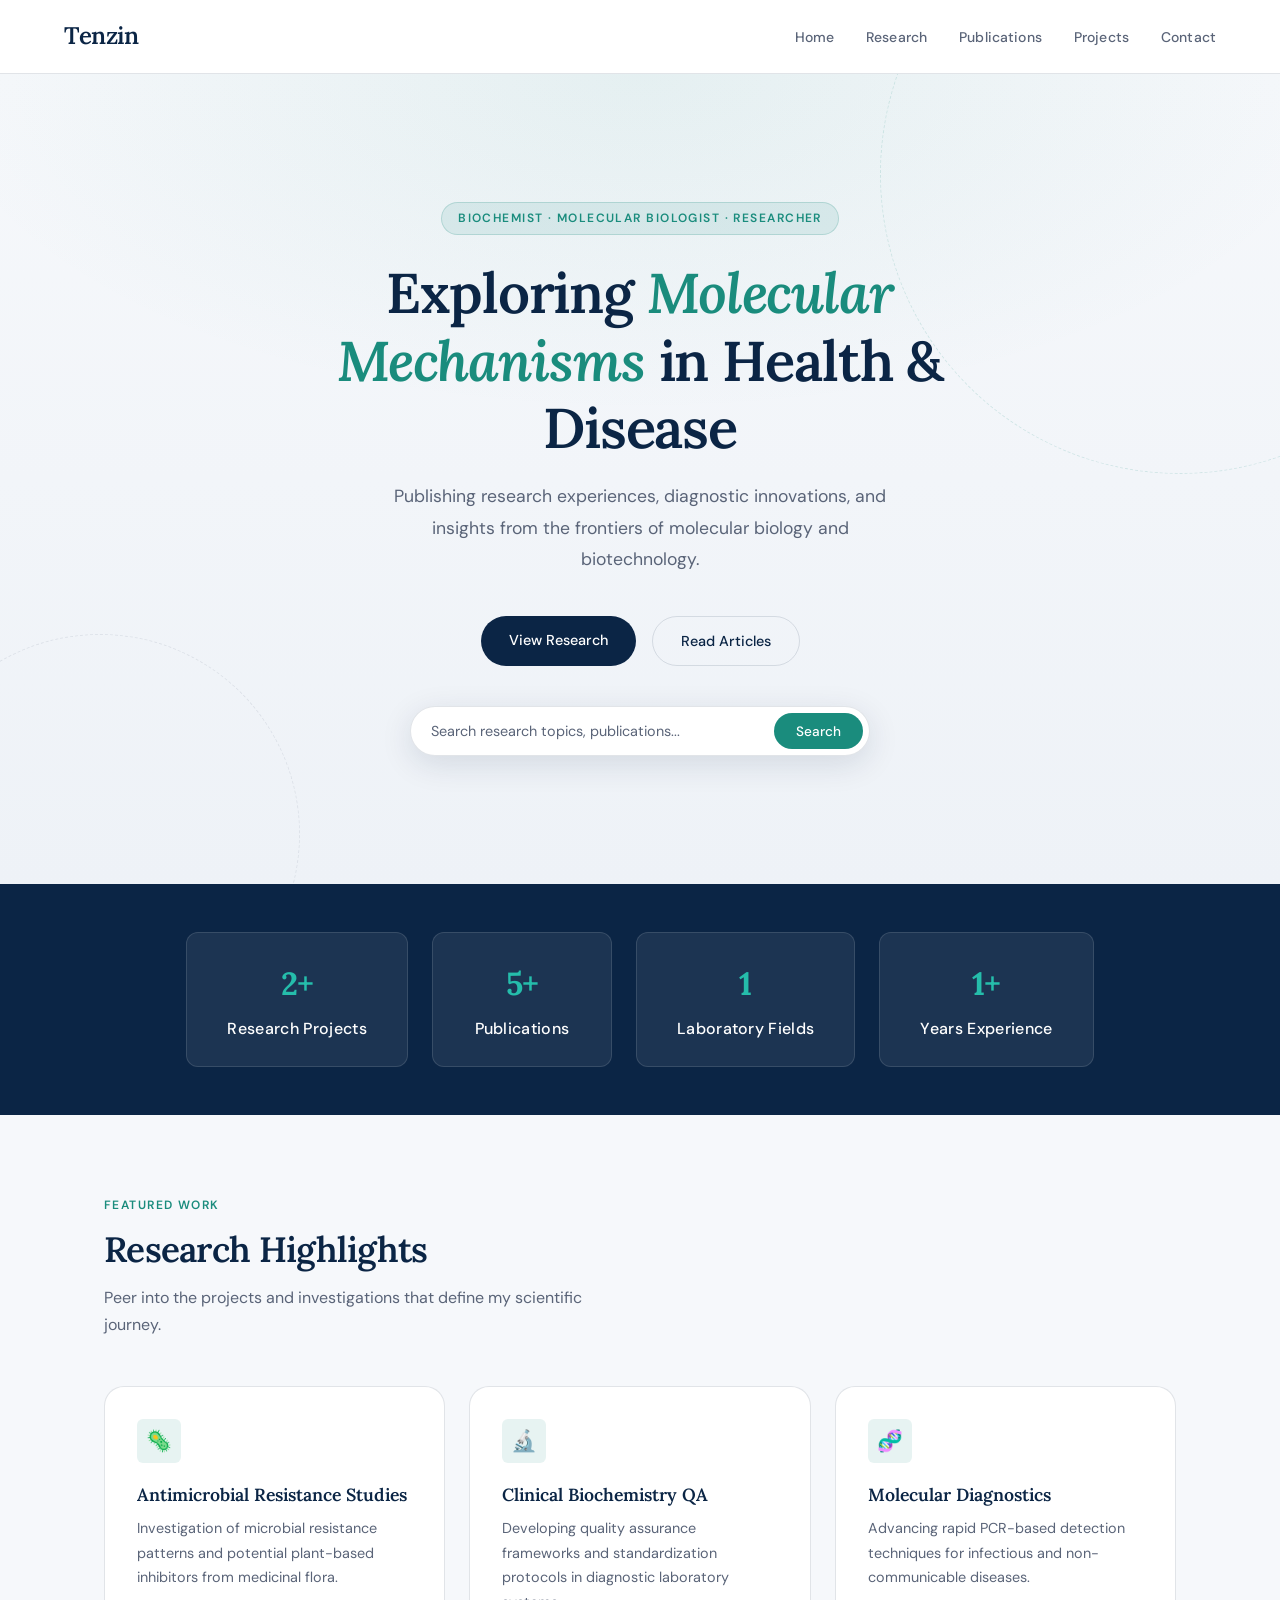
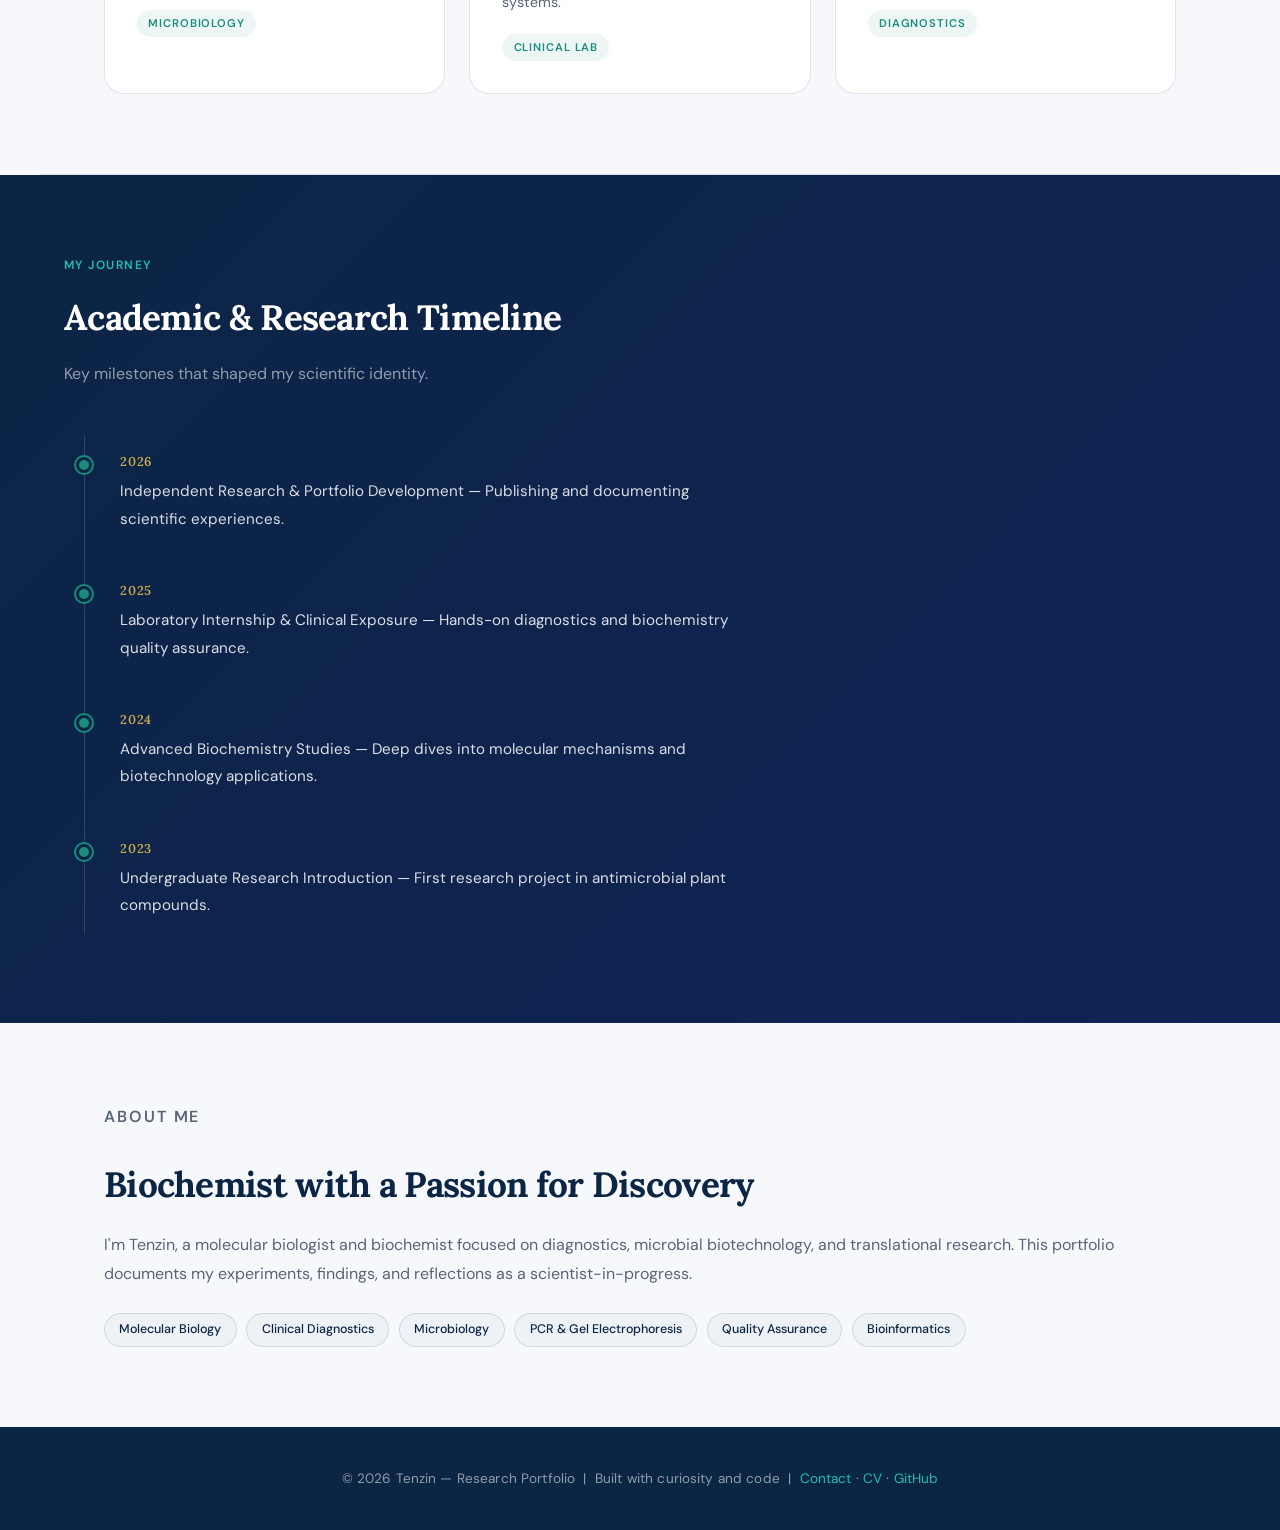
==== index.html @ da411942 "Add files via upload" ====
<!DOCTYPE html>
<html lang="en">
<head>
  <meta charset="UTF-8">
  <meta name="viewport" content="width=device-width, initial-scale=1.0">
  <title>Tenzin — Research Portfolio</title>

  <!-- Fonts (also imported in CSS, this ensures fast load) -->
  <link href="https://fonts.googleapis.com/css2?family=Lora:ital,wght@0,400;0,600;1,400&family=DM+Sans:wght@300;400;500;600&display=swap" rel="stylesheet">

  <link rel="stylesheet" href="style.css">
</head>

<body>

<!-- ===== Navigation ===== -->
<header class="navbar">
  <div class="logo">Tenzin</div>

  <nav class="menu">
    <ul>
      <li><a href="#">Home</a></li>
      <li><a href="#">Research</a></li>
      <li><a href="#">Publications</a></li>
      <li><a href="#">Projects</a></li>
      <li><a href="#">Contact</a></li>
    </ul>
  </nav>
</header>


<!-- ===== Hero Section ===== -->
<section class="hero">
  <div class="hero-tag">Biochemist · Molecular Biologist · Researcher</div>

  <h1 class="fade-up">Exploring <em>Molecular Mechanisms</em> in Health & Disease</h1>

  <p class="fade-up fade-up-delay-1">
    Publishing research experiences, diagnostic innovations, and insights
    from the frontiers of molecular biology and biotechnology.
  </p>

  <div class="hero-cta fade-up fade-up-delay-2">
    <a href="#" class="btn-primary">View Research</a>
    <a href="#" class="btn-outline">Read Articles</a>
  </div>

  <div class="search fade-up fade-up-delay-3">
    <input type="text" placeholder="Search research topics, publications...">
    <button>Search</button>
  </div>
</section>


<!-- ===== Stats Section ===== -->
<section class="stats">
  <div class="stat-box">
    <strong>5+</strong>
    Research Projects
  </div>
  <div class="stat-box">
    <strong>10+</strong>
    Publications
  </div>
  <div class="stat-box">
    <strong>3</strong>
    Laboratory Fields
  </div>
  <div class="stat-box">
    <strong>2+</strong>
    Years Experience
  </div>
</section>


<!-- ===== Research Section ===== -->
<div class="section research">
  <p class="section-label">Featured Work</p>
  <h2>Research Highlights</h2>
  <p class="section-desc">
    Peer into the projects and investigations that define my scientific journey.
  </p>

  <div class="grid">

    <div class="card">
      <div class="card-icon">🦠</div>
      <h3>Antimicrobial Resistance Studies</h3>
      <p>Investigation of microbial resistance patterns and potential plant-based inhibitors from medicinal flora.</p>
      <span class="card-tag">Microbiology</span>
    </div>

    <div class="card">
      <div class="card-icon">🔬</div>
      <h3>Clinical Biochemistry QA</h3>
      <p>Developing quality assurance frameworks and standardization protocols in diagnostic laboratory systems.</p>
      <span class="card-tag">Clinical Lab</span>
    </div>

    <div class="card">
      <div class="card-icon">🧬</div>
      <h3>Molecular Diagnostics</h3>
      <p>Advancing rapid PCR-based detection techniques for infectious and non-communicable diseases.</p>
      <span class="card-tag">Diagnostics</span>
    </div>

  </div>
</div>

<div class="divider"></div>


<!-- ===== Timeline Section ===== -->
<section class="timeline-section">
  <div style="max-width: 1200px; margin: 0 auto;">
    <p class="section-label">My Journey</p>
    <h2 style="color: #fff; font-family: var(--font-display); font-size: clamp(1.5rem, 3vw, 2.2rem); margin-bottom: 0.75rem; letter-spacing: -0.02em;">Academic & Research Timeline</h2>
    <p class="section-desc" style="color: rgba(255,255,255,0.55); margin-bottom: 2.5rem;">Key milestones that shaped my scientific identity.</p>

    <div class="timeline">
      <ul>
        <li>
          <strong>2026</strong>
          <span>Independent Research & Portfolio Development — Publishing and documenting scientific experiences.</span>
        </li>
        <li>
          <strong>2025</strong>
          <span>Laboratory Internship & Clinical Exposure — Hands-on diagnostics and biochemistry quality assurance.</span>
        </li>
        <li>
          <strong>2024</strong>
          <span>Advanced Biochemistry Studies — Deep dives into molecular mechanisms and biotechnology applications.</span>
        </li>
        <li>
          <strong>2023</strong>
          <span>Undergraduate Research Introduction — First research project in antimicrobial plant compounds.</span>
        </li>
      </ul>
    </div>
  </div>
</section>


<!-- ===== About Strip ===== -->
<div class="about-strip">
  <div class="about-text">
    <p class="section-label">About Me</p>
    <h2>Biochemist with a Passion for Discovery</h2>
    <p>
      I'm Tenzin, a molecular biologist and biochemist focused on diagnostics, microbial biotechnology,
      and translational research. This portfolio documents my experiments, findings, and reflections
      as a scientist-in-progress.
    </p>

    <div class="tag-list">
      <span class="tag">Molecular Biology</span>
      <span class="tag">Clinical Diagnostics</span>
      <span class="tag">Microbiology</span>
      <span class="tag">PCR & Gel Electrophoresis</span>
      <span class="tag">Quality Assurance</span>
      <span class="tag">Bioinformatics</span>
    </div>
  </div>
</div>


<!-- ===== Footer ===== -->
<footer>
  <p>
    © 2026 Tenzin — Research Portfolio &nbsp;|&nbsp;
    Built with curiosity and code &nbsp;|&nbsp;
    <a href="#">Contact</a> · <a href="#">CV</a> · <a href="#">GitHub</a>
  </p>
</footer>


<script src="main.js" defer></script>
</body>
</html>
---- style.css ----
/* =============================================
   TENZIN — Research Portfolio CSS
   Biochemist & Molecular Biologist
   ============================================= */

/* --- Google Fonts Import --- */
@import url('https://fonts.googleapis.com/css2?family=Lora:ital,wght@0,400;0,600;1,400&family=DM+Sans:wght@300;400;500;600&display=swap');

/* --- CSS Variables --- */
:root {
  --primary:      #0B2545;
  --accent:       #1A8C7D;
  --accent-light: #25BDAB;
  --gold:         #C9A84C;
  --bg:           #F6F8FB;
  --surface:      #FFFFFF;
  --surface-alt:  #EEF2F7;
  --text:         #1A1F2E;
  --text-muted:   #5A6478;
  --border:       rgba(11, 37, 69, 0.12);
  --shadow-sm:    0 2px 8px rgba(11, 37, 69, 0.08);
  --shadow-md:    0 8px 32px rgba(11, 37, 69, 0.12);
  --radius-sm:    6px;
  --radius-md:    12px;
  --radius-lg:    20px;
  --font-display: 'Lora', Georgia, serif;
  --font-body:    'DM Sans', sans-serif;
}

/* --- Reset & Base --- */
*, *::before, *::after {
  margin: 0;
  padding: 0;
  box-sizing: border-box;
}

html {
  scroll-behavior: smooth;
}

body {
  font-family: var(--font-body);
  background-color: var(--bg);
  color: var(--text);
  font-size: 16px;
  line-height: 1.7;
  -webkit-font-smoothing: antialiased;
}

img {
  max-width: 100%;
  display: block;
}

a {
  color: var(--accent);
  text-decoration: none;
  transition: color 0.2s;
}

a:hover {
  color: var(--accent-light);
}

/* --- Navigation --- */
.navbar {
  position: sticky;
  top: 0;
  z-index: 100;
  display: flex;
  align-items: center;
  justify-content: space-between;
  padding: 1rem 5%;
  background: rgba(255, 255, 255, 0.92);
  backdrop-filter: blur(12px);
  -webkit-backdrop-filter: blur(12px);
  border-bottom: 1px solid var(--border);
}

.logo {
  font-family: var(--font-display);
  font-size: 1.5rem;
  font-weight: 600;
  color: var(--primary);
  letter-spacing: -0.02em;
}

.logo span {
  color: var(--accent);
}

.menu ul {
  list-style: none;
  display: flex;
  gap: 2rem;
}

.menu ul li a {
  font-size: 0.875rem;
  font-weight: 500;
  color: var(--text-muted);
  letter-spacing: 0.01em;
  transition: color 0.2s;
  position: relative;
  padding-bottom: 2px;
}

.menu ul li a::after {
  content: '';
  position: absolute;
  left: 0;
  bottom: 0;
  width: 0;
  height: 2px;
  background: var(--accent);
  border-radius: 2px;
  transition: width 0.25s ease;
}

.menu ul li a:hover {
  color: var(--primary);
}

.menu ul li a:hover::after {
  width: 100%;
}

/* --- Hero Section --- */
.hero {
  min-height: 90vh;
  display: flex;
  flex-direction: column;
  align-items: center;
  justify-content: center;
  text-align: center;
  padding: 4rem 5%;
  background:
    radial-gradient(ellipse 80% 60% at 50% 0%, rgba(26, 140, 125, 0.08) 0%, transparent 70%),
    linear-gradient(180deg, #F6F8FB 0%, #EEF2F7 100%);
  position: relative;
  overflow: hidden;
}

/* Decorative molecular dots */
.hero::before {
  content: '';
  position: absolute;
  width: 600px;
  height: 600px;
  border-radius: 50%;
  border: 1px dashed rgba(26, 140, 125, 0.15);
  top: -200px;
  right: -200px;
  pointer-events: none;
}

.hero::after {
  content: '';
  position: absolute;
  width: 400px;
  height: 400px;
  border-radius: 50%;
  border: 1px dashed rgba(11, 37, 69, 0.08);
  bottom: -150px;
  left: -100px;
  pointer-events: none;
}

.hero-tag {
  display: inline-block;
  font-size: 0.75rem;
  font-weight: 600;
  letter-spacing: 0.12em;
  text-transform: uppercase;
  color: var(--accent);
  background: rgba(26, 140, 125, 0.1);
  padding: 0.35rem 1rem;
  border-radius: 100px;
  margin-bottom: 1.5rem;
  border: 1px solid rgba(26, 140, 125, 0.2);
}

.hero h1 {
  font-family: var(--font-display);
  font-size: clamp(2rem, 5vw, 3.5rem);
  font-weight: 600;
  color: var(--primary);
  line-height: 1.2;
  max-width: 700px;
  margin-bottom: 1.25rem;
  letter-spacing: -0.02em;
}

.hero h1 em {
  color: var(--accent);
  font-style: italic;
}

.hero p {
  font-size: 1.1rem;
  color: var(--text-muted);
  max-width: 520px;
  margin-bottom: 2.5rem;
  line-height: 1.8;
}

/* Search bar */
.search {
  display: flex;
  align-items: center;
  background: var(--surface);
  border: 1px solid var(--border);
  border-radius: 100px;
  padding: 0.35rem 0.35rem 0.35rem 1.25rem;
  box-shadow: var(--shadow-md);
  width: 100%;
  max-width: 460px;
  transition: box-shadow 0.2s, border-color 0.2s;
}

.search:focus-within {
  border-color: var(--accent);
  box-shadow: 0 0 0 4px rgba(26, 140, 125, 0.12);
}

.search input {
  border: none;
  outline: none;
  font-family: var(--font-body);
  font-size: 0.9rem;
  color: var(--text);
  background: transparent;
  flex: 1;
}

.search input::placeholder {
  color: var(--text-muted);
}

.search button {
  background: var(--accent);
  color: #fff;
  border: none;
  font-family: var(--font-body);
  font-size: 0.85rem;
  font-weight: 500;
  padding: 0.6rem 1.4rem;
  border-radius: 100px;
  cursor: pointer;
  transition: background 0.2s, transform 0.15s;
  white-space: nowrap;
}

.search button:hover {
  background: var(--accent-light);
  transform: scale(1.02);
}

.hero-cta {
  display: flex;
  gap: 1rem;
  margin-bottom: 2.5rem;
  flex-wrap: wrap;
  justify-content: center;
}

.btn-primary {
  background: var(--primary);
  color: #fff;
  padding: 0.75rem 1.75rem;
  border-radius: 100px;
  font-weight: 500;
  font-size: 0.9rem;
  transition: background 0.2s, transform 0.15s;
  display: inline-block;
}

.btn-primary:hover {
  background: var(--accent);
  color: #fff;
  transform: translateY(-2px);
}

.btn-outline {
  background: transparent;
  color: var(--primary);
  padding: 0.75rem 1.75rem;
  border-radius: 100px;
  font-weight: 500;
  font-size: 0.9rem;
  border: 1.5px solid var(--border);
  transition: border-color 0.2s, color 0.2s, transform 0.15s;
  display: inline-block;
}

.btn-outline:hover {
  border-color: var(--accent);
  color: var(--accent);
  transform: translateY(-2px);
}

/* --- Stats Section --- */
.stats {
  display: flex;
  justify-content: center;
  flex-wrap: wrap;
  gap: 1.5rem;
  padding: 3rem 5%;
  background: var(--primary);
}

.stat-box {
  background: rgba(255, 255, 255, 0.07);
  border: 1px solid rgba(255, 255, 255, 0.12);
  color: #fff;
  padding: 1.5rem 2.5rem;
  border-radius: var(--radius-md);
  text-align: center;
  font-size: 1rem;
  font-weight: 500;
  letter-spacing: 0.02em;
  transition: background 0.2s, transform 0.2s;
  min-width: 180px;
}

.stat-box:hover {
  background: rgba(255, 255, 255, 0.12);
  transform: translateY(-3px);
}

.stat-box strong {
  display: block;
  font-family: var(--font-display);
  font-size: 2rem;
  color: var(--accent-light);
  margin-bottom: 0.25rem;
  letter-spacing: -0.02em;
}

/* --- Section Wrapper --- */
.section {
  padding: 5rem 5%;
  max-width: 1200px;
  margin: 0 auto;
}

.section-label {
  font-size: 0.75rem;
  font-weight: 600;
  letter-spacing: 0.12em;
  text-transform: uppercase;
  color: var(--accent);
  margin-bottom: 0.75rem;
}

.section h2 {
  font-family: var(--font-display);
  font-size: clamp(1.5rem, 3vw, 2.2rem);
  font-weight: 600;
  color: var(--primary);
  margin-bottom: 0.75rem;
  letter-spacing: -0.02em;
  line-height: 1.25;
}

.section-desc {
  color: var(--text-muted);
  max-width: 520px;
  margin-bottom: 3rem;
  font-size: 1rem;
}

/* --- Research Section --- */
.research {
  background: var(--bg);
}

.grid {
  display: grid;
  grid-template-columns: repeat(auto-fit, minmax(280px, 1fr));
  gap: 1.5rem;
}

.card {
  background: var(--surface);
  border: 1px solid var(--border);
  border-radius: var(--radius-lg);
  padding: 2rem;
  transition: transform 0.25s, box-shadow 0.25s, border-color 0.25s;
  position: relative;
  overflow: hidden;
}

.card::before {
  content: '';
  position: absolute;
  top: 0;
  left: 0;
  right: 0;
  height: 3px;
  background: linear-gradient(90deg, var(--accent), var(--accent-light));
  opacity: 0;
  transition: opacity 0.25s;
}

.card:hover {
  transform: translateY(-6px);
  box-shadow: var(--shadow-md);
  border-color: rgba(26, 140, 125, 0.25);
}

.card:hover::before {
  opacity: 1;
}

.card-icon {
  width: 44px;
  height: 44px;
  background: rgba(26, 140, 125, 0.1);
  border-radius: var(--radius-sm);
  display: flex;
  align-items: center;
  justify-content: center;
  font-size: 1.3rem;
  margin-bottom: 1.25rem;
}

.card h3 {
  font-family: var(--font-display);
  font-size: 1.1rem;
  font-weight: 600;
  color: var(--primary);
  margin-bottom: 0.6rem;
  line-height: 1.35;
}

.card p {
  font-size: 0.9rem;
  color: var(--text-muted);
  line-height: 1.7;
}

.card-tag {
  display: inline-block;
  font-size: 0.7rem;
  font-weight: 600;
  letter-spacing: 0.08em;
  text-transform: uppercase;
  color: var(--accent);
  background: rgba(26, 140, 125, 0.08);
  padding: 0.25rem 0.7rem;
  border-radius: 100px;
  margin-top: 1.25rem;
}

/* --- Timeline Section --- */
.timeline-section {
  background: linear-gradient(135deg, var(--primary) 0%, #112255 100%);
  padding: 5rem 5%;
}

.timeline-section .section-label {
  color: var(--accent-light);
}

.timeline-section h2 {
  color: #fff;
}

.timeline-section .section-desc {
  color: rgba(255, 255, 255, 0.6);
}

.timeline {
  position: relative;
  max-width: 700px;
}

.timeline::before {
  content: '';
  position: absolute;
  left: 20px;
  top: 8px;
  bottom: 8px;
  width: 1px;
  background: rgba(255, 255, 255, 0.15);
}

.timeline ul {
  list-style: none;
  display: flex;
  flex-direction: column;
  gap: 0;
}

.timeline ul li {
  position: relative;
  padding: 1.5rem 1.5rem 1.5rem 3.5rem;
  border-radius: var(--radius-md);
  transition: background 0.2s;
}

.timeline ul li:hover {
  background: rgba(255, 255, 255, 0.05);
}

.timeline ul li::before {
  content: '';
  position: absolute;
  left: 12px;
  top: 1.9rem;
  width: 16px;
  height: 16px;
  border-radius: 50%;
  background: var(--accent);
  border: 3px solid var(--primary);
  box-shadow: 0 0 0 2px var(--accent);
  transition: background 0.2s;
}

.timeline ul li:hover::before {
  background: var(--accent-light);
}

.timeline ul li strong {
  display: block;
  font-family: var(--font-display);
  font-size: 0.8rem;
  font-weight: 600;
  letter-spacing: 0.06em;
  color: var(--gold);
  margin-bottom: 0.3rem;
}

.timeline ul li span {
  font-size: 0.95rem;
  color: rgba(255, 255, 255, 0.85);
  line-height: 1.6;
}

/* --- About Strip (optional section) --- */
.about-strip {
  display: flex;
  align-items: center;
  gap: 3rem;
  flex-wrap: wrap;
  padding: 5rem 5%;
  max-width: 1200px;
  margin: 0 auto;
}

.about-text {
  flex: 1;
  min-width: 280px;
}

.about-text h2 {
  font-family: var(--font-display);
  font-size: clamp(1.5rem, 3vw, 2.2rem);
  color: var(--primary);
  margin-bottom: 1rem;
  letter-spacing: -0.02em;
}

.about-text p {
  color: var(--text-muted);
  font-size: 1rem;
  line-height: 1.8;
  margin-bottom: 1.5rem;
}

.tag-list {
  display: flex;
  flex-wrap: wrap;
  gap: 0.6rem;
}

.tag {
  font-size: 0.78rem;
  font-weight: 500;
  color: var(--primary);
  background: var(--surface-alt);
  border: 1px solid var(--border);
  padding: 0.35rem 0.9rem;
  border-radius: 100px;
}

/* --- Footer --- */
footer {
  background: var(--primary);
  color: rgba(255, 255, 255, 0.55);
  text-align: center;
  padding: 2.5rem 5%;
  font-size: 0.85rem;
  letter-spacing: 0.01em;
}

footer a {
  color: var(--accent-light);
}

footer a:hover {
  color: #fff;
}

/* --- Divider Utility --- */
.divider {
  height: 1px;
  background: var(--border);
  max-width: 1200px;
  margin: 0 auto;
}

/* --- Scroll Animation --- */
@keyframes fadeUp {
  from {
    opacity: 0;
    transform: translateY(24px);
  }
  to {
    opacity: 1;
    transform: translateY(0);
  }
}

.fade-up {
  animation: fadeUp 0.65s ease forwards;
}

.fade-up-delay-1 { animation-delay: 0.1s; opacity: 0; }
.fade-up-delay-2 { animation-delay: 0.2s; opacity: 0; }
.fade-up-delay-3 { animation-delay: 0.3s; opacity: 0; }

/* --- Responsive --- */
@media (max-width: 768px) {
  .navbar {
    padding: 0.85rem 4%;
  }

  .menu ul {
    gap: 1.25rem;
  }

  .hero {
    padding: 3rem 4%;
    min-height: auto;
  }

  .hero h1 {
    font-size: 1.9rem;
  }

  .stats {
    gap: 1rem;
    padding: 2.5rem 4%;
  }

  .stat-box {
    min-width: 140px;
    padding: 1.25rem 1.5rem;
  }

  .section,
  .about-strip {
    padding: 3.5rem 4%;
  }

  .grid {
    grid-template-columns: 1fr;
  }

  .timeline-section {
    padding: 3.5rem 4%;
  }

  .hero-cta {
    flex-direction: column;
    align-items: center;
  }
}

@media (max-width: 480px) {
  .menu ul {
    gap: 0.9rem;
  }

  .menu ul li a {
    font-size: 0.8rem;
  }

  .logo {
    font-size: 1.25rem;
  }
}
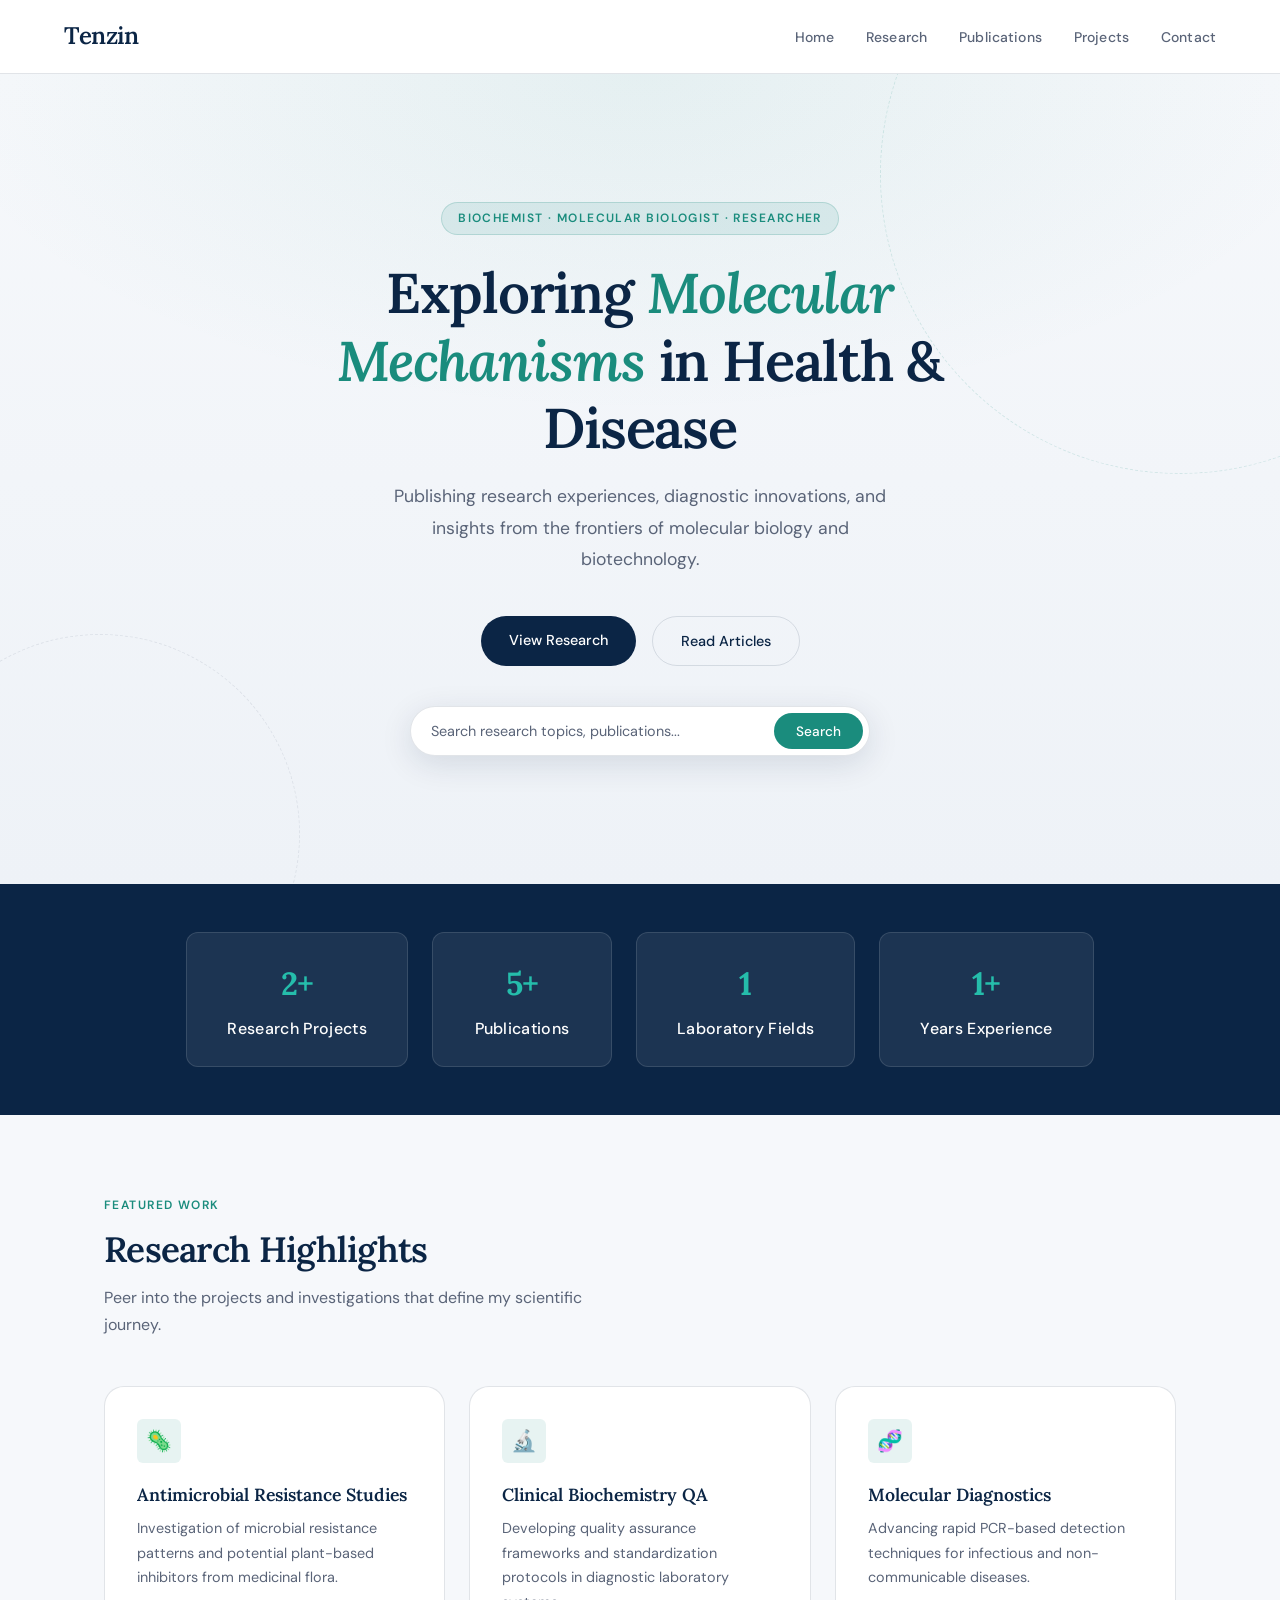
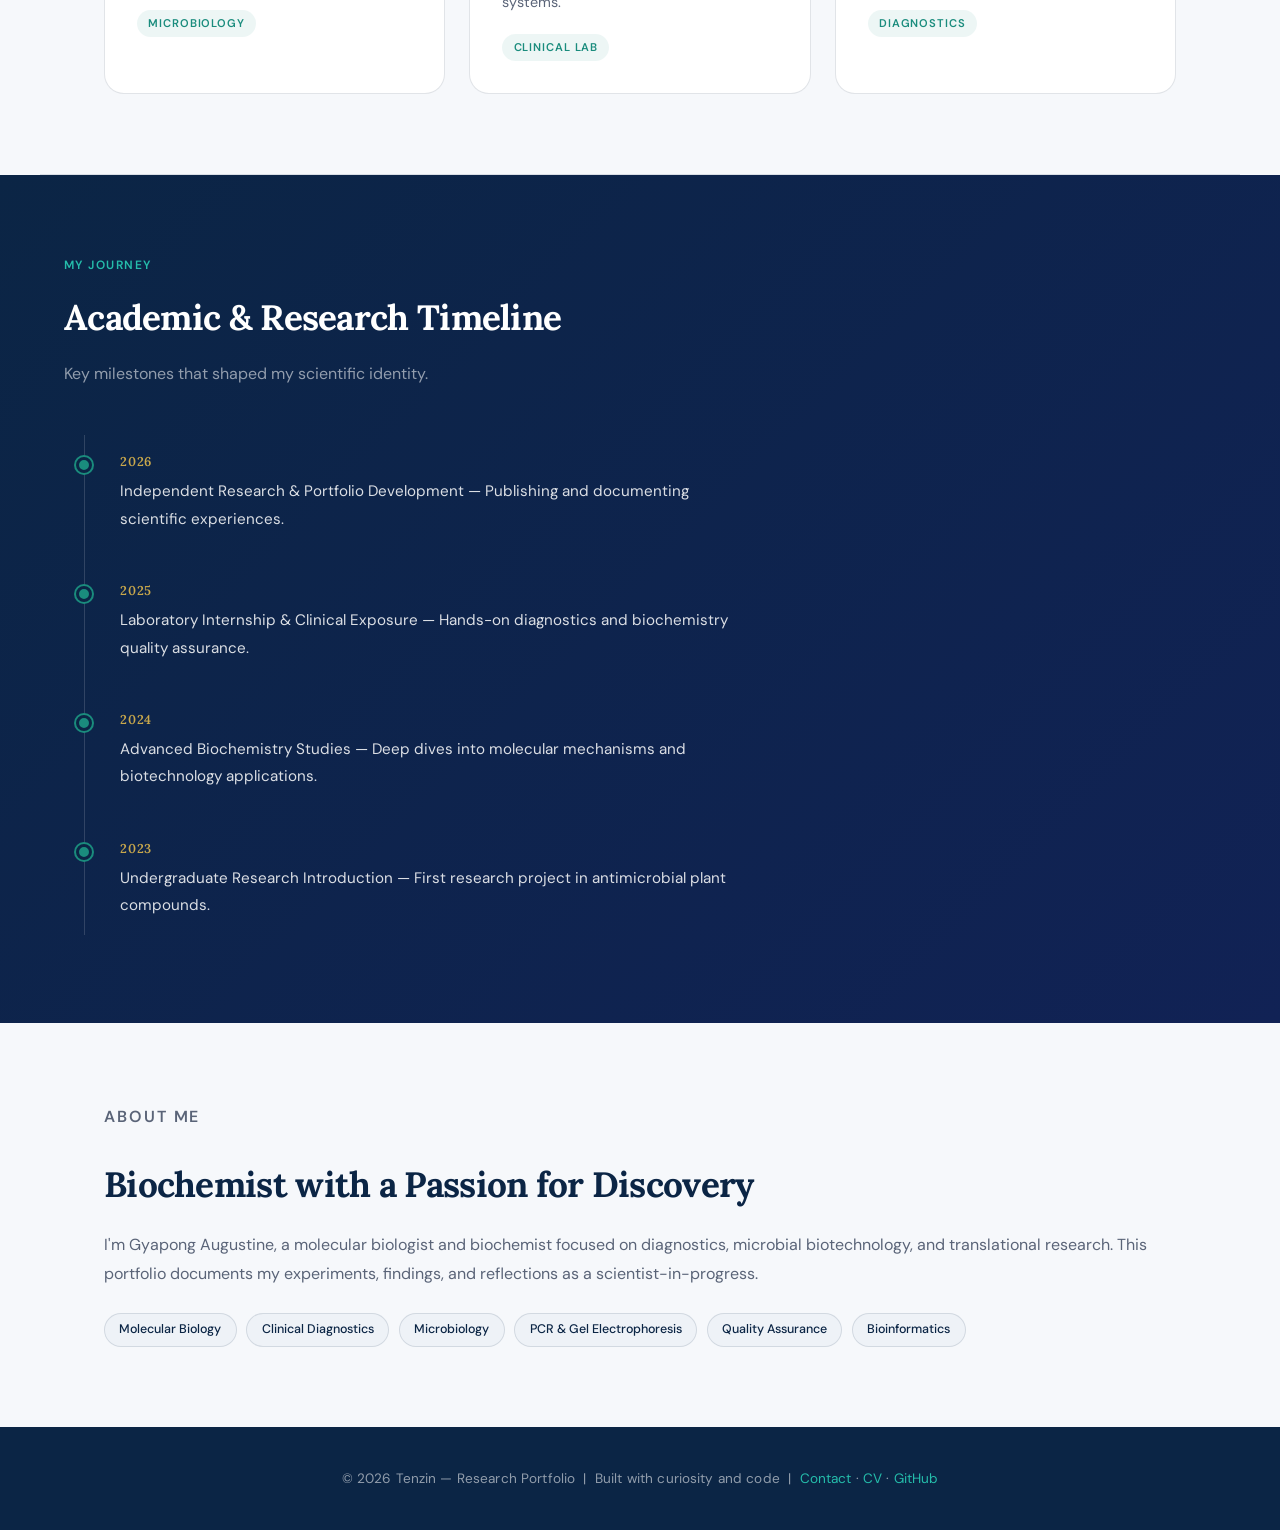
==== commit dea7a896: "Change title and author name in index.html Updated the title and author name in the HTML file." ====
--- a/index.html
+++ b/index.html
@@ -3,7 +3,7 @@
 <head>
   <meta charset="UTF-8">
   <meta name="viewport" content="width=device-width, initial-scale=1.0">
-  <title>Tenzin — Research Portfolio</title>
+  <title>GA — Research Portfolio</title>
 
   <!-- Fonts (also imported in CSS, this ensures fast load) -->
   <link href="https://fonts.googleapis.com/css2?family=Lora:ital,wght@0,400;0,600;1,400&family=DM+Sans:wght@300;400;500;600&display=swap" rel="stylesheet">
@@ -147,7 +147,7 @@
     <p class="section-label">About Me</p>
     <h2>Biochemist with a Passion for Discovery</h2>
     <p>
-      I'm Tenzin, a molecular biologist and biochemist focused on diagnostics, microbial biotechnology,
+      I'm Gyapong Augustine, a molecular biologist and biochemist focused on diagnostics, microbial biotechnology,
       and translational research. This portfolio documents my experiments, findings, and reflections
       as a scientist-in-progress.
     </p>
@@ -176,4 +176,4 @@
 
 <script src="main.js" defer></script>
 </body>
-</html>+</html>
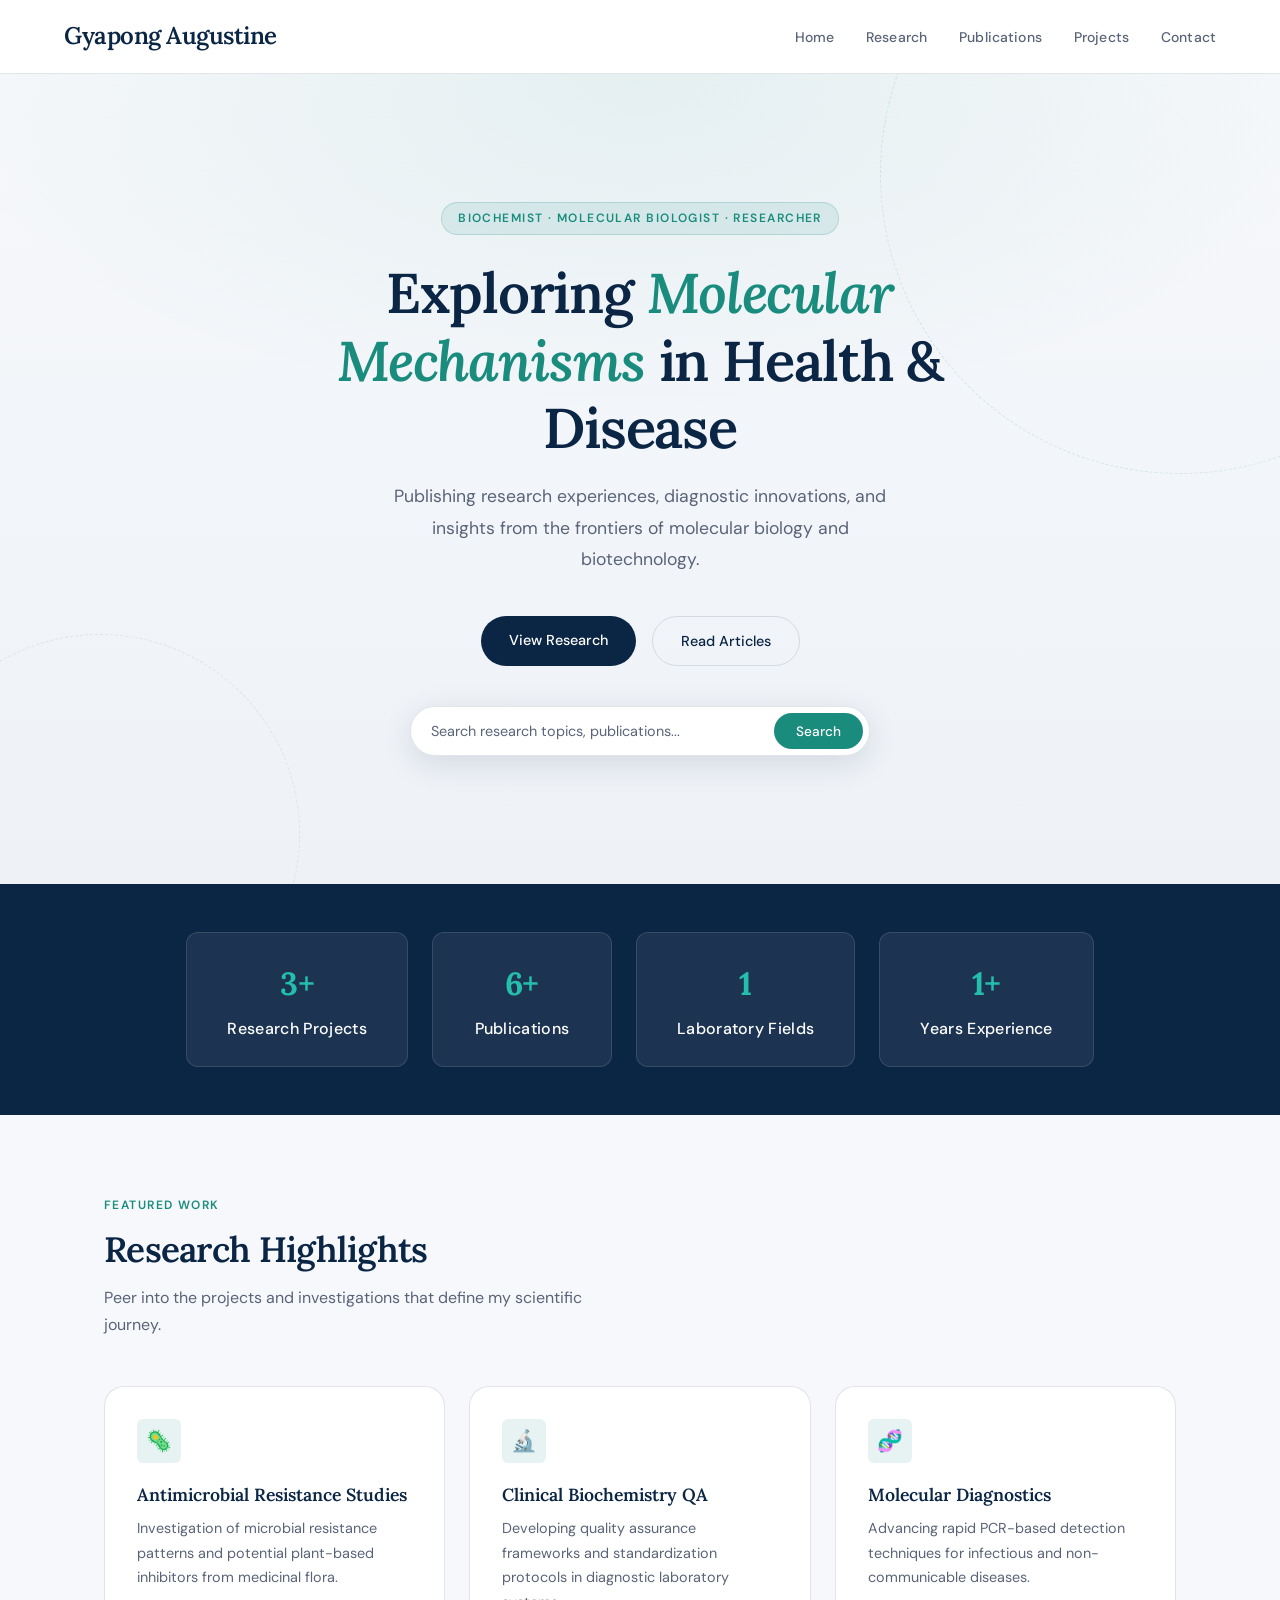
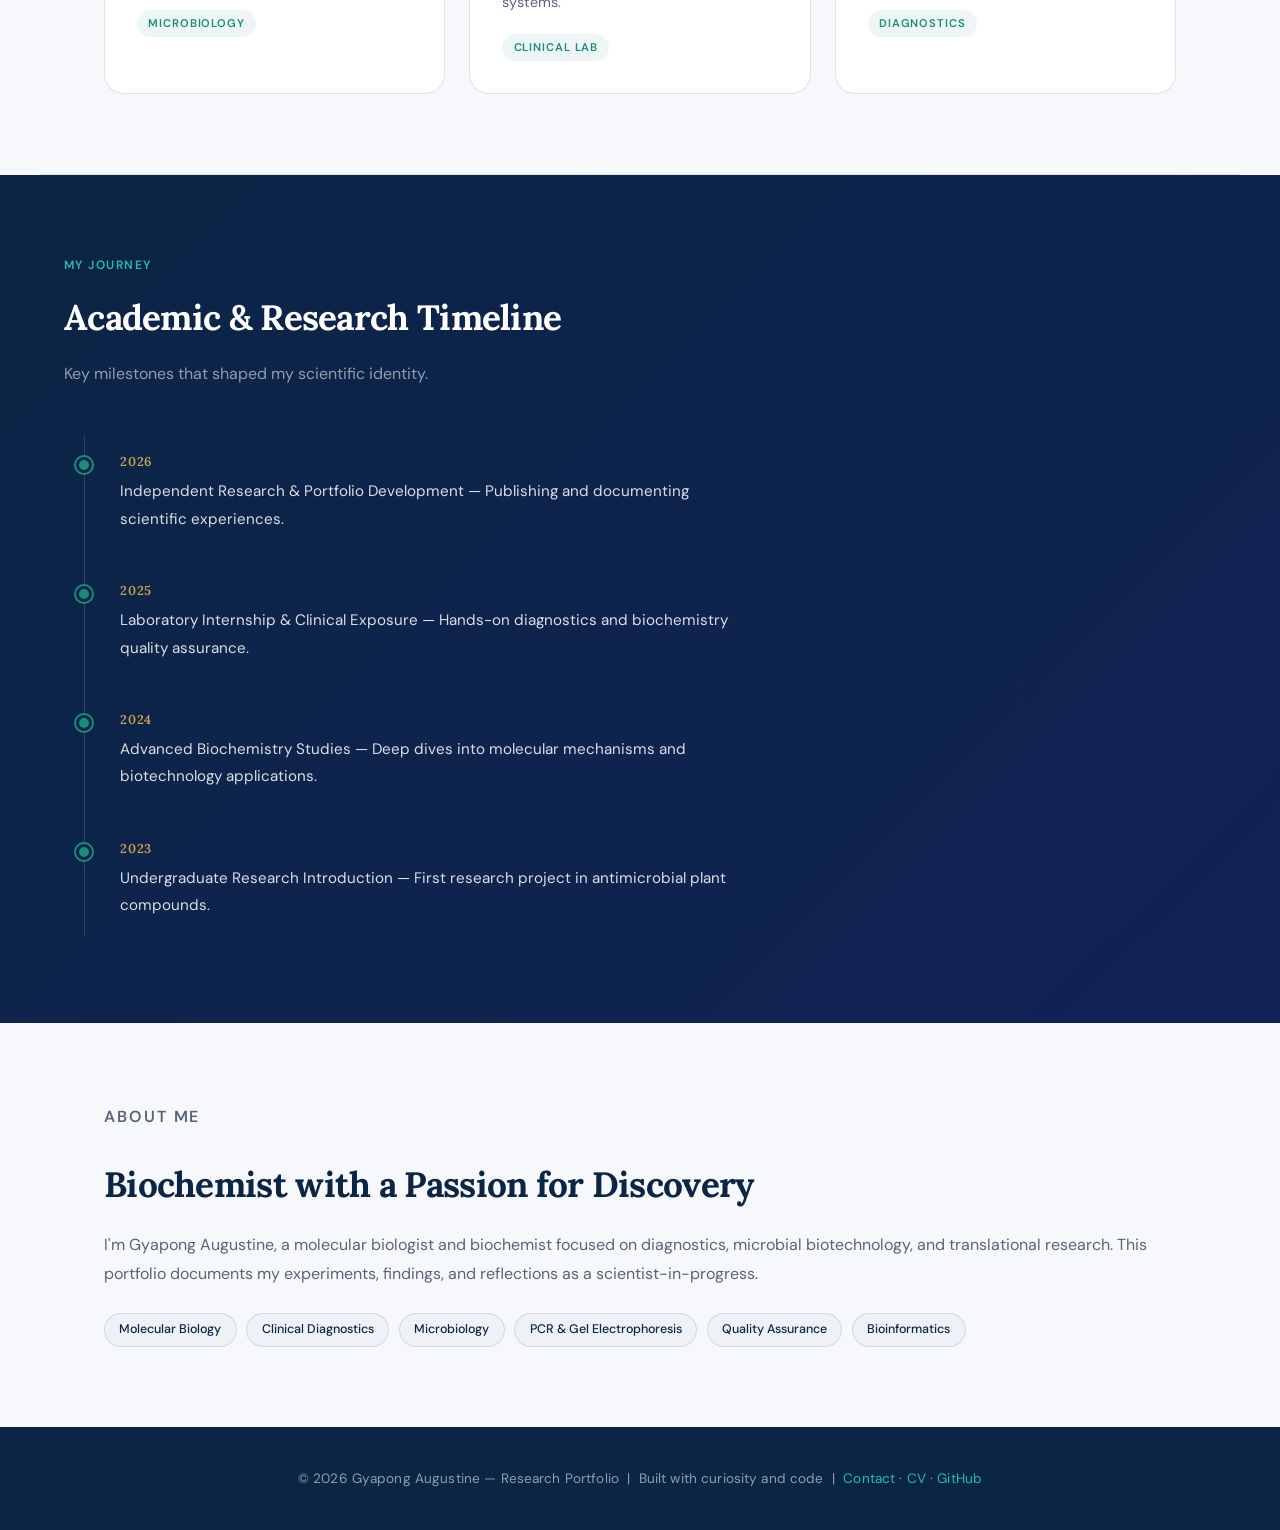
==== commit d898ab70: "Add files via upload" ====
--- a/index.html
+++ b/index.html
@@ -3,7 +3,7 @@
 <head>
   <meta charset="UTF-8">
   <meta name="viewport" content="width=device-width, initial-scale=1.0">
-  <title>GA — Research Portfolio</title>
+  <title>Gyapong Augustine — Research Portfolio</title>
 
   <!-- Fonts (also imported in CSS, this ensures fast load) -->
   <link href="https://fonts.googleapis.com/css2?family=Lora:ital,wght@0,400;0,600;1,400&family=DM+Sans:wght@300;400;500;600&display=swap" rel="stylesheet">
@@ -15,7 +15,7 @@
 
 <!-- ===== Navigation ===== -->
 <header class="navbar">
-  <div class="logo">Tenzin</div>
+  <div class="logo">Gyapong Augustine</div>
 
   <nav class="menu">
     <ul>
@@ -167,7 +167,7 @@
 <!-- ===== Footer ===== -->
 <footer>
   <p>
-    © 2026 Tenzin — Research Portfolio &nbsp;|&nbsp;
+    © 2026 Gyapong Augustine — Research Portfolio &nbsp;|&nbsp;
     Built with curiosity and code &nbsp;|&nbsp;
     <a href="#">Contact</a> · <a href="#">CV</a> · <a href="#">GitHub</a>
   </p>
@@ -176,4 +176,4 @@
 
 <script src="main.js" defer></script>
 </body>
-</html>
+</html>
